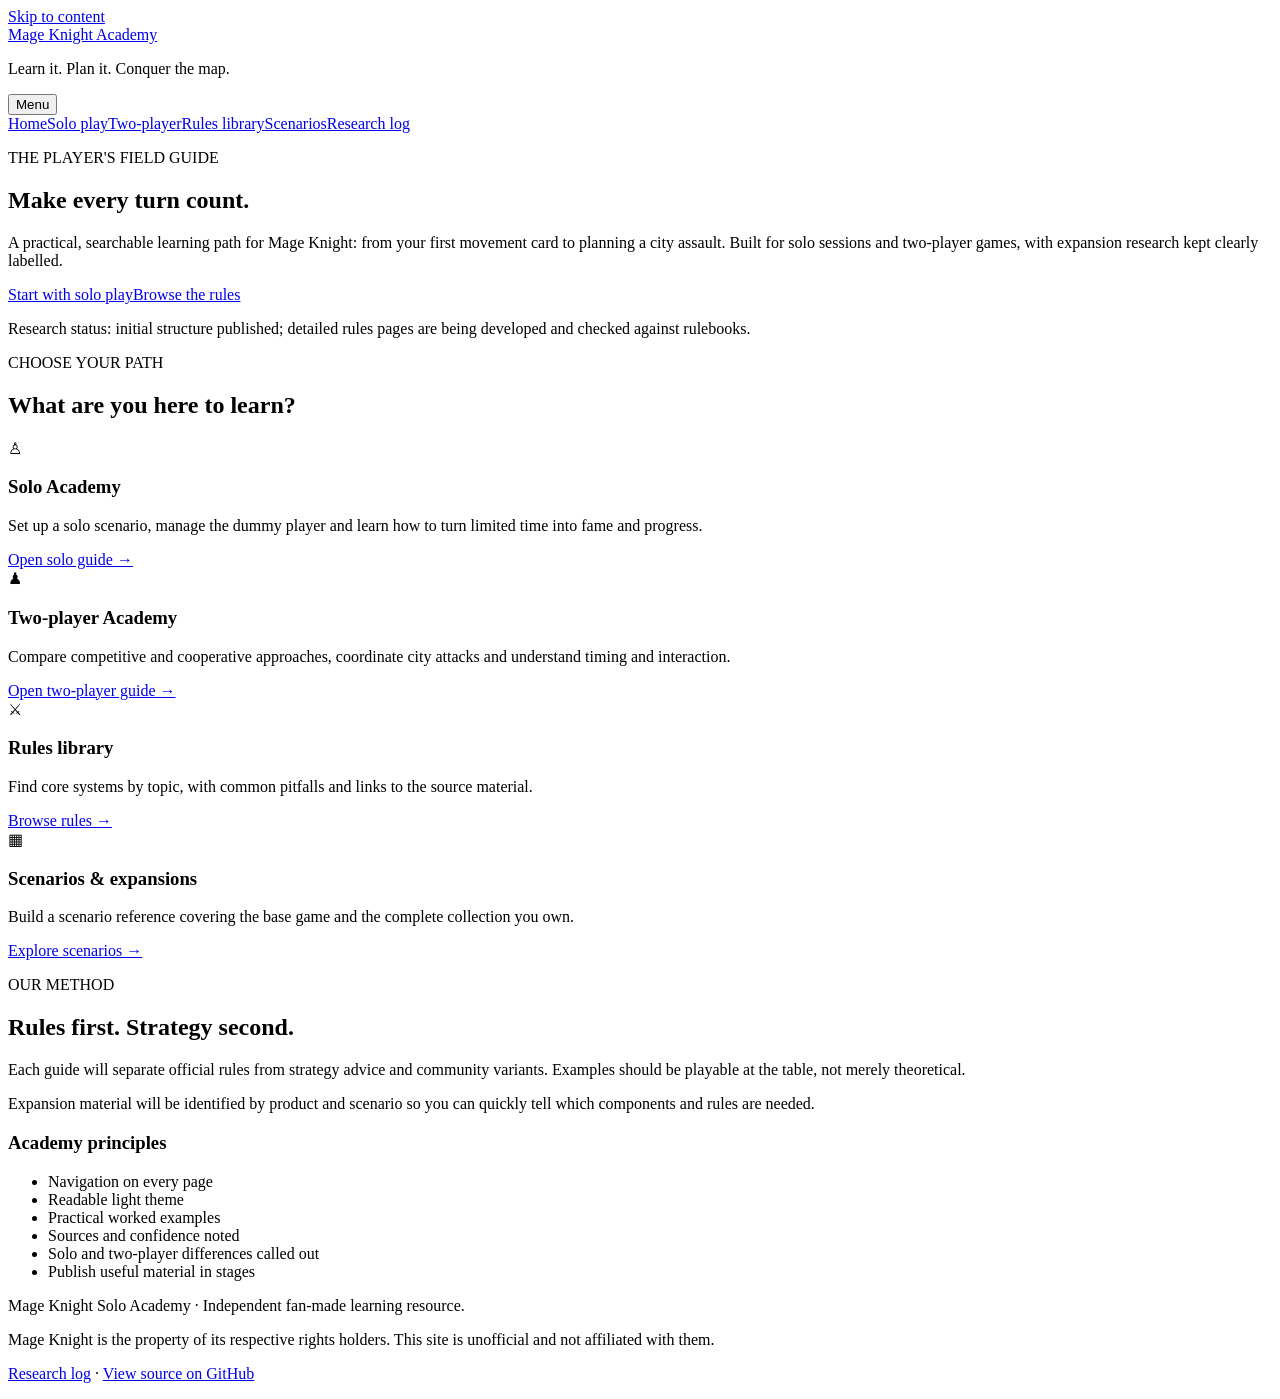
==== index.html @ fb6eeb86 "Build Mage Knight Academy home page" ====
<!doctype html>
<html lang="en"><head><meta charset="utf-8"><meta name="viewport" content="width=device-width,initial-scale=1"><meta name="description" content="A practical Mage Knight Board Game solo and two-player learning academy."><title>Mage Knight Solo Academy</title><link rel="stylesheet" href="assets/style.css"><script defer src="assets/site.js"></script></head>
<body><a class="skip-link" href="#main">Skip to content</a><header class="site-header"><div class="brand"><a href="index.html">Mage Knight <span>Academy</span></a><p>Learn it. Plan it. Conquer the map.</p></div><button class="menu-toggle" aria-expanded="false" aria-controls="site-nav">Menu</button><nav id="site-nav" class="site-nav" aria-label="Main navigation"><a aria-current="page" href="index.html">Home</a><a href="solo.html">Solo play</a><a href="two-player.html">Two-player</a><a href="rules.html">Rules library</a><a href="scenarios.html">Scenarios</a><a href="research/index.html">Research log</a></nav></header>
<main id="main"><section class="hero"><p class="eyebrow">THE PLAYER'S FIELD GUIDE</p><h1>Make every turn count.</h1><p class="lead">A practical, searchable learning path for Mage Knight: from your first movement card to planning a city assault. Built for solo sessions and two-player games, with expansion research kept clearly labelled.</p><div class="actions"><a class="button" href="solo.html">Start with solo play</a><a class="button button-secondary" href="rules.html">Browse the rules</a></div><p class="note">Research status: initial structure published; detailed rules pages are being developed and checked against rulebooks.</p></section>
<section class="section"><div class="section-heading"><p class="eyebrow">CHOOSE YOUR PATH</p><h2>What are you here to learn?</h2></div><div class="card-grid"><article class="card"><div class="card-icon">♙</div><h3>Solo Academy</h3><p>Set up a solo scenario, manage the dummy player and learn how to turn limited time into fame and progress.</p><a class="text-link" href="solo.html">Open solo guide →</a></article><article class="card"><div class="card-icon">♟</div><h3>Two-player Academy</h3><p>Compare competitive and cooperative approaches, coordinate city attacks and understand timing and interaction.</p><a class="text-link" href="two-player.html">Open two-player guide →</a></article><article class="card"><div class="card-icon">⚔</div><h3>Rules library</h3><p>Find core systems by topic, with common pitfalls and links to the source material.</p><a class="text-link" href="rules.html">Browse rules →</a></article><article class="card"><div class="card-icon">▦</div><h3>Scenarios & expansions</h3><p>Build a scenario reference covering the base game and the complete collection you own.</p><a class="text-link" href="scenarios.html">Explore scenarios →</a></article></div></section>
<section class="section split"><div><p class="eyebrow">OUR METHOD</p><h2>Rules first. Strategy second.</h2><p>Each guide will separate official rules from strategy advice and community variants. Examples should be playable at the table, not merely theoretical.</p><p>Expansion material will be identified by product and scenario so you can quickly tell which components and rules are needed.</p></div><aside class="panel"><h3>Academy principles</h3><ul><li>Navigation on every page</li><li>Readable light theme</li><li>Practical worked examples</li><li>Sources and confidence noted</li><li>Solo and two-player differences called out</li><li>Publish useful material in stages</li></ul></aside></section></main><footer class="site-footer"><p>Mage Knight Solo Academy · Independent fan-made learning resource.</p><p>Mage Knight is the property of its respective rights holders. This site is unofficial and not affiliated with them.</p><p><a href="research/index.html">Research log</a> · <a href="https://github.com/JamSpot/mage-knight-solo-academy">View source on GitHub</a></p></footer></body></html>
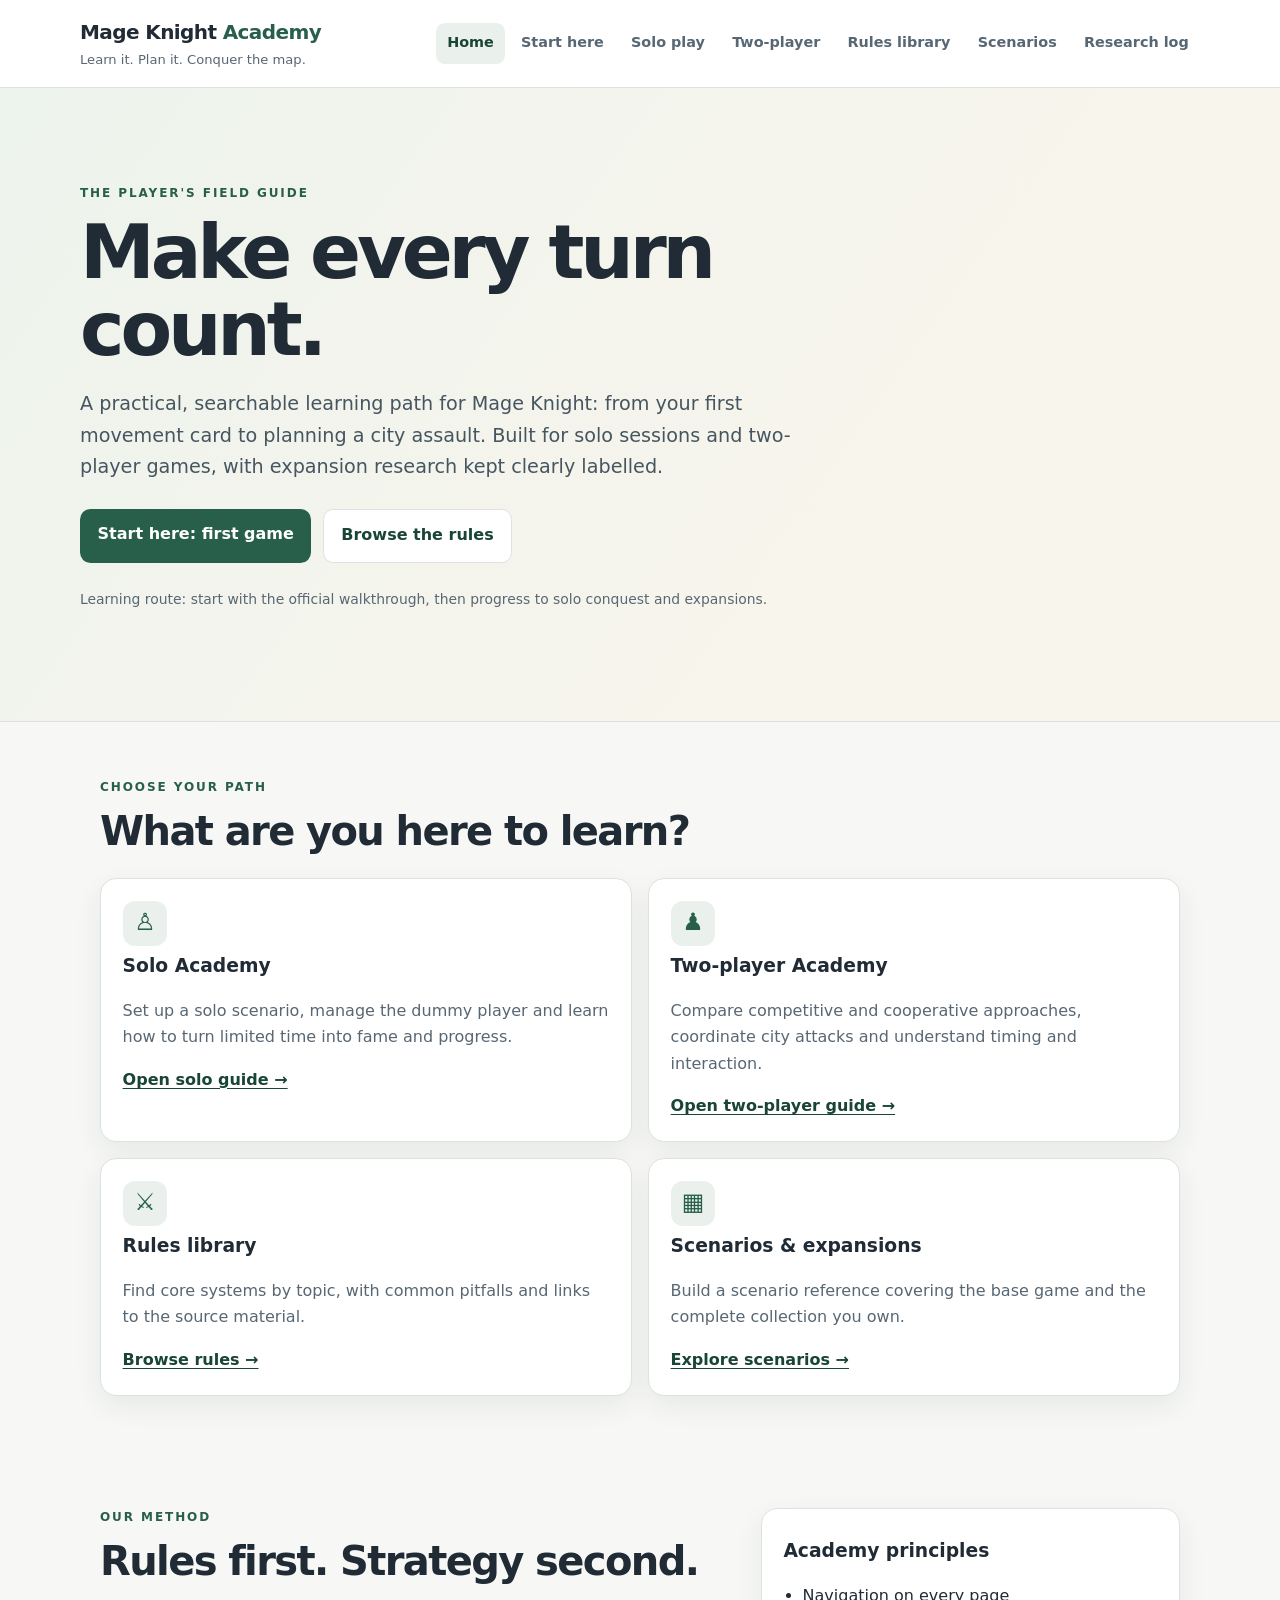
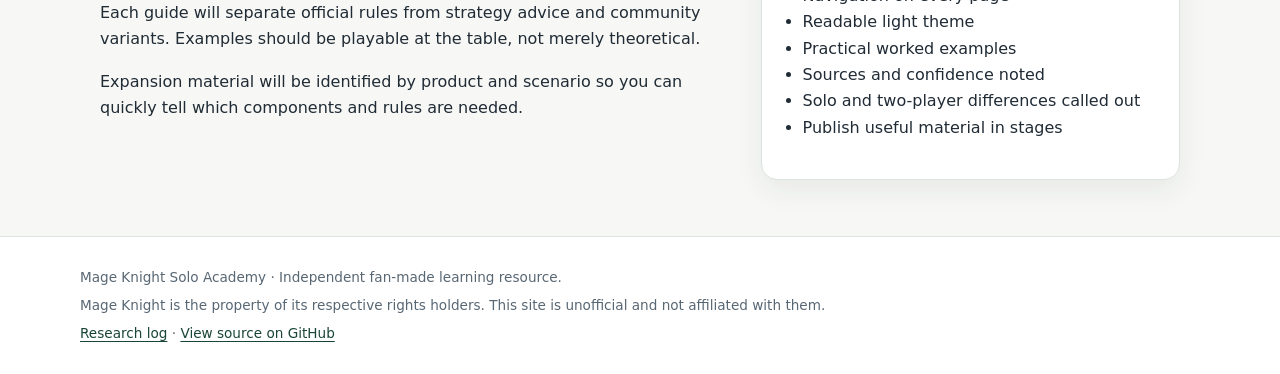
==== commit 373be560: "Add Start Here navigation and improve learning path" ====
--- a/index.html
+++ b/index.html
@@ -1,6 +1,6 @@
 <!doctype html>
 <html lang="en"><head><meta charset="utf-8"><meta name="viewport" content="width=device-width,initial-scale=1"><meta name="description" content="A practical Mage Knight Board Game solo and two-player learning academy."><title>Mage Knight Solo Academy</title><link rel="stylesheet" href="assets/style.css"><script defer src="assets/site.js"></script></head>
-<body><a class="skip-link" href="#main">Skip to content</a><header class="site-header"><div class="brand"><a href="index.html">Mage Knight <span>Academy</span></a><p>Learn it. Plan it. Conquer the map.</p></div><button class="menu-toggle" aria-expanded="false" aria-controls="site-nav">Menu</button><nav id="site-nav" class="site-nav" aria-label="Main navigation"><a aria-current="page" href="index.html">Home</a><a href="solo.html">Solo play</a><a href="two-player.html">Two-player</a><a href="rules.html">Rules library</a><a href="scenarios.html">Scenarios</a><a href="research/index.html">Research log</a></nav></header>
-<main id="main"><section class="hero"><p class="eyebrow">THE PLAYER'S FIELD GUIDE</p><h1>Make every turn count.</h1><p class="lead">A practical, searchable learning path for Mage Knight: from your first movement card to planning a city assault. Built for solo sessions and two-player games, with expansion research kept clearly labelled.</p><div class="actions"><a class="button" href="solo.html">Start with solo play</a><a class="button button-secondary" href="rules.html">Browse the rules</a></div><p class="note">Research status: initial structure published; detailed rules pages are being developed and checked against rulebooks.</p></section>
+<body><a class="skip-link" href="#main">Skip to content</a><header class="site-header"><div class="brand"><a href="index.html">Mage Knight <span>Academy</span></a><p>Learn it. Plan it. Conquer the map.</p></div><button class="menu-toggle" aria-expanded="false" aria-controls="site-nav">Menu</button><nav id="site-nav" class="site-nav" aria-label="Main navigation"><a aria-current="page" href="index.html">Home</a><a href="start-here.html">Start here</a><a href="solo.html">Solo play</a><a href="two-player.html">Two-player</a><a href="rules.html">Rules library</a><a href="scenarios.html">Scenarios</a><a href="research/index.html">Research log</a></nav></header>
+<main id="main"><section class="hero"><p class="eyebrow">THE PLAYER'S FIELD GUIDE</p><h1>Make every turn count.</h1><p class="lead">A practical, searchable learning path for Mage Knight: from your first movement card to planning a city assault. Built for solo sessions and two-player games, with expansion research kept clearly labelled.</p><div class="actions"><a class="button" href="start-here.html">Start here: first game</a><a class="button button-secondary" href="rules.html">Browse the rules</a></div><p class="note">Learning route: start with the official walkthrough, then progress to solo conquest and expansions.</p></section>
 <section class="section"><div class="section-heading"><p class="eyebrow">CHOOSE YOUR PATH</p><h2>What are you here to learn?</h2></div><div class="card-grid"><article class="card"><div class="card-icon">♙</div><h3>Solo Academy</h3><p>Set up a solo scenario, manage the dummy player and learn how to turn limited time into fame and progress.</p><a class="text-link" href="solo.html">Open solo guide →</a></article><article class="card"><div class="card-icon">♟</div><h3>Two-player Academy</h3><p>Compare competitive and cooperative approaches, coordinate city attacks and understand timing and interaction.</p><a class="text-link" href="two-player.html">Open two-player guide →</a></article><article class="card"><div class="card-icon">⚔</div><h3>Rules library</h3><p>Find core systems by topic, with common pitfalls and links to the source material.</p><a class="text-link" href="rules.html">Browse rules →</a></article><article class="card"><div class="card-icon">▦</div><h3>Scenarios & expansions</h3><p>Build a scenario reference covering the base game and the complete collection you own.</p><a class="text-link" href="scenarios.html">Explore scenarios →</a></article></div></section>
 <section class="section split"><div><p class="eyebrow">OUR METHOD</p><h2>Rules first. Strategy second.</h2><p>Each guide will separate official rules from strategy advice and community variants. Examples should be playable at the table, not merely theoretical.</p><p>Expansion material will be identified by product and scenario so you can quickly tell which components and rules are needed.</p></div><aside class="panel"><h3>Academy principles</h3><ul><li>Navigation on every page</li><li>Readable light theme</li><li>Practical worked examples</li><li>Sources and confidence noted</li><li>Solo and two-player differences called out</li><li>Publish useful material in stages</li></ul></aside></section></main><footer class="site-footer"><p>Mage Knight Solo Academy · Independent fan-made learning resource.</p><p>Mage Knight is the property of its respective rights holders. This site is unofficial and not affiliated with them.</p><p><a href="research/index.html">Research log</a> · <a href="https://github.com/JamSpot/mage-knight-solo-academy">View source on GitHub</a></p></footer></body></html>
--- a/assets/style.css
+++ b/assets/style.css
@@ -0,0 +1 @@
+:root{color-scheme:light;--ink:#202b35;--muted:#586774;--paper:#f7f8f5;--surface:#fff;--line:#dce3df;--green:#285f4b;--green-dark:#194534;--gold:#d6a64f;--soft:#eaf1ec;--shadow:0 10px 28px rgba(29,49,39,.07)}*{box-sizing:border-box}html{scroll-behavior:smooth}body{margin:0;background:var(--paper);color:var(--ink);font:16px/1.65 system-ui,-apple-system,BlinkMacSystemFont,"Segoe UI",sans-serif}a{color:var(--green-dark);text-underline-offset:3px}a:hover{color:#8a5a10}.skip-link{position:absolute;left:-999px;top:0;background:#fff;padding:.75rem;z-index:20}.skip-link:focus{left:.5rem}.site-header{background:var(--surface);border-bottom:1px solid var(--line);padding:1rem max(1.25rem,calc((100vw - 1120px)/2));display:flex;align-items:center;justify-content:space-between;gap:1.5rem}.brand a{font-size:1.25rem;font-weight:800;letter-spacing:-.03em;text-decoration:none;color:var(--ink)}.brand a span{color:var(--green)}.brand p{margin:0;color:var(--muted);font-size:.82rem}.site-nav{display:flex;flex-wrap:wrap;gap:.3rem}.site-nav a{font-size:.9rem;font-weight:650;padding:.55rem .7rem;border-radius:.55rem;text-decoration:none;color:var(--muted)}.site-nav a:hover,.site-nav a[aria-current=page]{background:var(--soft);color:var(--green-dark)}.menu-toggle{display:none;border:1px solid var(--line);background:white;border-radius:.5rem;padding:.5rem .8rem}.hero{background:linear-gradient(125deg,#edf3ed,#f8f5ec 70%);padding:clamp(3rem,8vw,6rem) max(1.25rem,calc((100vw - 1120px)/2));border-bottom:1px solid var(--line)}.eyebrow{font-size:.75rem;letter-spacing:.16em;font-weight:800;color:var(--green);margin:0 0 .65rem}.hero h1{font-size:clamp(2.6rem,6vw,4.7rem);line-height:1.03;letter-spacing:-.055em;max-width:850px;margin:.3rem 0 1.2rem}.lead{font-size:1.2rem;color:#465660;max-width:760px}.actions{display:flex;flex-wrap:wrap;gap:.7rem;margin:1.6rem 0}.button{display:inline-block;background:var(--green);color:white;text-decoration:none;font-weight:750;padding:.8rem 1.1rem;border-radius:.65rem}.button:hover{background:var(--green-dark);color:white}.button-secondary{background:white;color:var(--green-dark);border:1px solid var(--line)}.note{font-size:.87rem;color:var(--muted);max-width:800px}.section{max-width:1120px;margin:0 auto;padding:3.5rem 1.25rem}.section-heading{margin-bottom:1.5rem}.section h2{font-size:clamp(1.8rem,4vw,2.5rem);letter-spacing:-.04em;line-height:1.15;margin:.2rem 0 1rem}.card-grid{display:grid;grid-template-columns:repeat(2,minmax(0,1fr));gap:1rem}.card,.panel,.content-panel{background:var(--surface);border:1px solid var(--line);border-radius:1rem;padding:1.35rem;box-shadow:var(--shadow)}.card h3,.panel h3{margin:.35rem 0}.card p{color:var(--muted)}.card-icon{font-size:1.5rem;color:var(--green);background:var(--soft);width:2.8rem;height:2.8rem;border-radius:.75rem;display:grid;place-items:center}.text-link{font-weight:750}.split{display:grid;grid-template-columns:1.2fr .8fr;gap:2rem;align-items:start}.panel ul{padding-left:1.2rem}.page-hero{padding:3rem max(1.25rem,calc((100vw - 900px)/2)) 2rem;background:linear-gradient(125deg,#edf3ed,#f8f5ec);border-bottom:1px solid var(--line)}.page-hero h1{font-size:clamp(2.2rem,5vw,3.6rem);letter-spacing:-.05em;line-height:1.08;margin:.3rem 0 1rem}.page-hero p{max-width:780px}.content{max-width:900px;margin:0 auto;padding:2rem 1.25rem 4rem}.content h2{margin-top:2.4rem;padding-bottom:.4rem;border-bottom:1px solid var(--line);font-size:1.65rem;letter-spacing:-.025em}.content h3{margin-top:1.5rem}.callout{background:var(--soft);border-left:4px solid var(--green);padding:1rem 1.1rem;border-radius:.25rem .7rem .7rem .25rem;margin:1.2rem 0}.warning{background:#fff5df;border-left-color:#b47b19}.status{display:inline-block;background:#edf3ed;color:var(--green-dark);font-weight:750;border-radius:99px;padding:.18rem .6rem;font-size:.78rem}.checklist li{margin:.45rem 0}.table-wrap{overflow-x:auto}table{border-collapse:collapse;width:100%;background:white}th,td{text-align:left;vertical-align:top;border:1px solid var(--line);padding:.7rem}th{background:var(--soft)}code{background:#edf0ec;border-radius:.3rem;padding:.1rem .3rem}.site-footer{border-top:1px solid var(--line);padding:1.5rem max(1.25rem,calc((100vw - 1120px)/2));color:var(--muted);font-size:.85rem;background:#fff}.site-footer p{margin:.35rem 0}.breadcrumbs{font-size:.88rem;color:var(--muted)}.breadcrumbs a{color:inherit}@media(max-width:850px){.site-header{flex-wrap:wrap}.menu-toggle{display:block}.site-nav{display:none;flex-basis:100%;flex-direction:column}.site-nav.is-open{display:flex}.site-nav a{padding:.7rem}.split{grid-template-columns:1fr}}@media(max-width:600px){.card-grid{grid-template-columns:1fr}.hero{padding-top:3rem;padding-bottom:3rem}.section{padding-top:2.5rem;padding-bottom:2.5rem}.site-header{padding:.8rem 1rem}}
